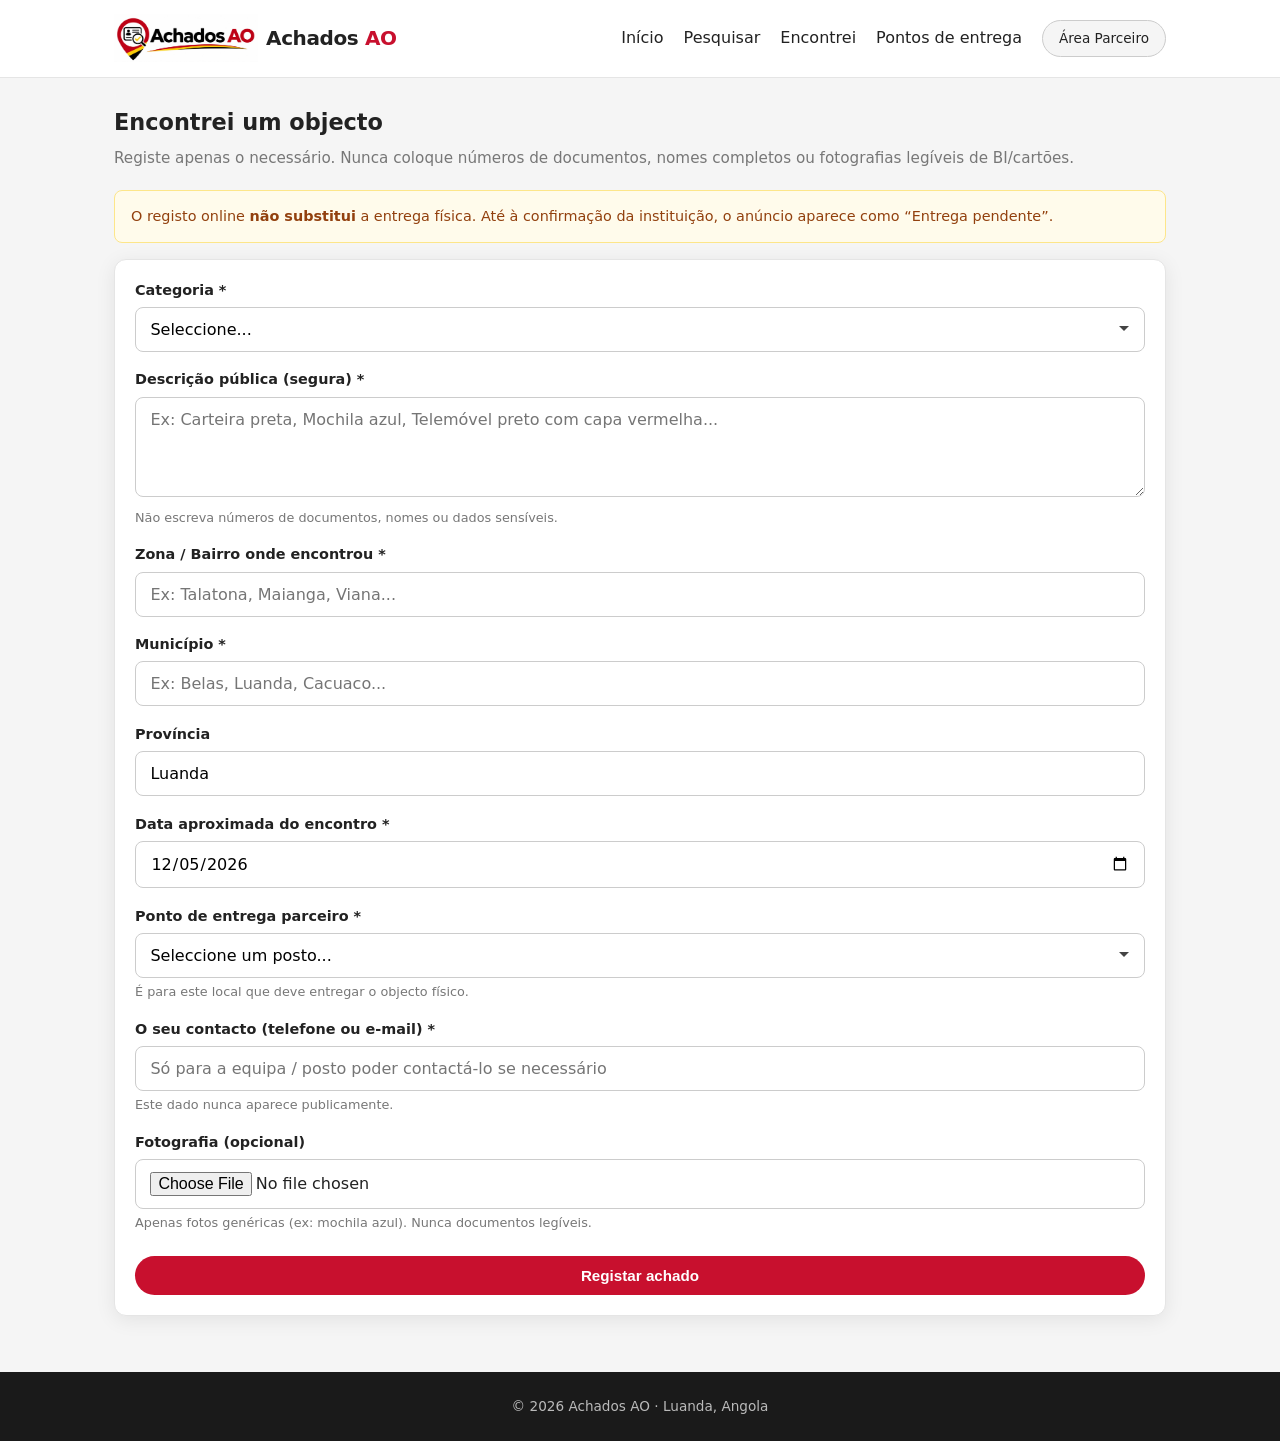
==== achados/encontrei.html @ 0dd9cc9e "g" ====
<!DOCTYPE html>
<html lang="pt">
<head>
  <meta charset="UTF-8" />
  <meta name="viewport" content="width=device-width, initial-scale=1" />
  <title>Encontrei um objecto – Achados AO</title>
  <link rel="stylesheet" href="css/styles.css" />
  <link rel="icon" href="assets/logo.jpeg" />
</head>
<body>
  <header class="site-header">
    <div class="header-inner">
      <a href="index.html" class="logo-link">
        <img src="assets/logo.jpeg" alt="Achados AO" class="logo-img" />
        <span class="logo-text">Achados <span>AO</span></span>
      </a>
      <button class="nav-toggle" aria-label="Menu" id="navToggle">
        <svg fill="none" stroke="currentColor" viewBox="0 0 24 24"><path stroke-linecap="round" stroke-linejoin="round" stroke-width="2" d="M4 6h16M4 12h16M4 18h16"/></svg>
      </button>
      <nav class="main-nav" id="mainNav">
        <a href="index.html">Início</a>
        <a href="pesquisar.html">Pesquisar</a>
        <a href="encontrei.html">Encontrei</a>
        <a href="pontos.html">Pontos de entrega</a>
        <a href="partner.html" class="btn btn-secondary" style="padding:0.45rem 1rem;font-size:0.85rem;">Área Parceiro</a>
      </nav>
    </div>
  </header>

  <main>
    <h1 style="font-size:1.4rem;font-weight:800;margin-bottom:0.5rem;">Encontrei um objecto</h1>
    <p style="color:var(--color-gray-500);margin-bottom:1.25rem;font-size:0.95rem;">
      Registe apenas o necessário. Nunca coloque números de documentos, nomes completos ou fotografias legíveis de BI/cartões.
    </p>

    <div class="alert alert-warning">
      O registo online <strong>não substitui</strong> a entrega física. Até à confirmação da instituição, o anúncio aparece como “Entrega pendente”.
    </div>

    <div id="formContainer">
      <form class="form-card" id="foundForm" novalidate>
        <div class="form-group">
          <label for="category">Categoria *</label>
          <select id="category" name="category" class="form-control" required>
            <option value="">Seleccione...</option>
          </select>
        </div>

        <div class="form-group">
          <label for="description_public">Descrição pública (segura) *</label>
          <textarea id="description_public" name="description_public" class="form-control" required
            placeholder="Ex: Carteira preta, Mochila azul, Telemóvel preto com capa vermelha..."></textarea>
          <p class="hint">Não escreva números de documentos, nomes ou dados sensíveis.</p>
        </div>

        <div class="form-group">
          <label for="zone">Zona / Bairro onde encontrou *</label>
          <input type="text" id="zone" name="zone" class="form-control" required placeholder="Ex: Talatona, Maianga, Viana..." />
        </div>

        <div class="form-group">
          <label for="municipio">Município *</label>
          <input type="text" id="municipio" name="municipio" class="form-control" required placeholder="Ex: Belas, Luanda, Cacuaco..." />
        </div>

        <div class="form-group">
          <label for="provincia">Província</label>
          <input type="text" id="provincia" name="provincia" class="form-control" value="Luanda" />
        </div>

        <div class="form-group">
          <label for="found_date_approx">Data aproximada do encontro *</label>
          <input type="date" id="found_date_approx" name="found_date_approx" class="form-control" required />
        </div>

        <div class="form-group">
          <label for="partner_id">Ponto de entrega parceiro *</label>
          <select id="partner_id" name="partner_id" class="form-control" required>
            <option value="">Seleccione um posto...</option>
          </select>
          <p class="hint">É para este local que deve entregar o objecto físico.</p>
        </div>

        <div class="form-group">
          <label for="finder_contact">O seu contacto (telefone ou e-mail) *</label>
          <input type="text" id="finder_contact" name="finder_contact" class="form-control" required
            placeholder="Só para a equipa / posto poder contactá-lo se necessário" />
          <p class="hint">Este dado nunca aparece publicamente.</p>
        </div>

        <div class="form-group">
          <label for="photo">Fotografia (opcional)</label>
          <input type="file" id="photo" name="photo" class="form-control" accept="image/*" />
          <p class="hint">Apenas fotos genéricas (ex: mochila azul). Nunca documentos legíveis.</p>
        </div>

        <div id="formMessage"></div>

        <div class="form-actions">
          <button type="submit" class="btn btn-primary btn-block" id="submitBtn">Registar achado</button>
        </div>
      </form>
    </div>

    <div id="successContainer" style="display:none;">
      <div class="form-card" style="text-align:center;">
        <div style="font-size:2.5rem;margin-bottom:0.75rem;">✅</div>
        <h2 style="font-size:1.25rem;margin-bottom:0.5rem;">Registo criado com sucesso</h2>
        <p style="color:var(--color-gray-700);margin-bottom:1rem;">
          O seu código de registo é:
        </p>
        <p style="font-size:1.75rem;font-weight:800;color:var(--color-primary);letter-spacing:0.05em;" id="publicCode"></p>
        <p style="font-size:0.9rem;color:var(--color-gray-500);margin:1rem 0;">
          Guarde este código. Entregue o objecto físico no posto escolhido e mostre o código.
        </p>
        <div class="alert alert-info" style="text-align:left;">
          Estado actual: <strong>Entrega pendente</strong><br />
          O anúncio só passa a “Recebido no posto” depois da confirmação da instituição.
        </div>
        <a href="index.html" class="btn btn-primary" style="margin-top:1rem;">Voltar ao início</a>
      </div>
    </div>
  </main>

  <footer class="site-footer">
    <p>© 2026 Achados AO · Luanda, Angola</p>
  </footer>

  <script src="js/public.js"></script>
  <script>
    document.getElementById('navToggle')?.addEventListener('click', () => {
      document.getElementById('mainNav').classList.toggle('open');
    });
    document.addEventListener('DOMContentLoaded', () => {
      if (window.AchadosPublic) AchadosPublic.initFoundForm();
    });
  </script>
</body>
</html>
---- achados/css/styles.css ----
/* Achados AO – Phase 1 – Mobile-first */
:root {
  --color-primary: #C8102E;
  --color-primary-dark: #9B0C24;
  --color-accent: #F7C948;
  --color-black: #111111;
  --color-dark: #1A1A1A;
  --color-gray-900: #222222;
  --color-gray-700: #444444;
  --color-gray-500: #777777;
  --color-gray-300: #CCCCCC;
  --color-gray-200: #E5E5E5;
  --color-gray-100: #F5F5F5;
  --color-white: #FFFFFF;
  --color-success: #0F7B3C;
  --color-warning: #D97706;
  --color-danger: #B91C1C;
  --font-sans: system-ui, -apple-system, "Segoe UI", Roboto, "Helvetica Neue", Arial, sans-serif;
  --radius: 12px;
  --shadow: 0 4px 20px rgba(0,0,0,0.08);
  --max-width: 1100px;
}

*, *::before, *::after { box-sizing: border-box; margin: 0; padding: 0; }

html { font-size: 16px; -webkit-text-size-adjust: 100%; }

body {
  font-family: var(--font-sans);
  color: var(--color-gray-900);
  background: var(--color-gray-100);
  line-height: 1.5;
  min-height: 100vh;
  display: flex;
  flex-direction: column;
}

img { max-width: 100%; height: auto; display: block; }

a { color: var(--color-primary); text-decoration: none; }
a:hover { text-decoration: underline; }

/* Header */
.site-header {
  background: var(--color-white);
  border-bottom: 1px solid var(--color-gray-200);
  position: sticky;
  top: 0;
  z-index: 50;
}

.header-inner {
  max-width: var(--max-width);
  margin: 0 auto;
  padding: 0.75rem 1rem;
  display: flex;
  align-items: center;
  justify-content: space-between;
  gap: 1rem;
}

.logo-link {
  display: flex;
  align-items: center;
  gap: 0.5rem;
  text-decoration: none;
  color: inherit;
}

.logo-img {
  height: 40px;
  width: auto;
}

.logo-text {
  font-weight: 800;
  font-size: 1.25rem;
  letter-spacing: -0.02em;
}

.logo-text span { color: var(--color-primary); }

.nav-toggle {
  display: flex;
  background: none;
  border: none;
  padding: 0.5rem;
  cursor: pointer;
  color: var(--color-gray-900);
}

.nav-toggle svg { width: 24px; height: 24px; }

.main-nav {
  display: none;
  position: absolute;
  top: 100%;
  left: 0;
  right: 0;
  background: var(--color-white);
  border-bottom: 1px solid var(--color-gray-200);
  padding: 1rem;
  flex-direction: column;
  gap: 0.75rem;
}

.main-nav.open { display: flex; }

.main-nav a {
  color: var(--color-gray-900);
  font-weight: 500;
  padding: 0.5rem 0;
}

.main-nav a:hover { color: var(--color-primary); }

.btn {
  display: inline-flex;
  align-items: center;
  justify-content: center;
  gap: 0.4rem;
  padding: 0.7rem 1.25rem;
  border-radius: 999px;
  font-weight: 600;
  font-size: 0.95rem;
  border: none;
  cursor: pointer;
  transition: background 0.15s, transform 0.1s;
  text-decoration: none;
}

.btn:active { transform: scale(0.98); }

.btn-primary {
  background: var(--color-primary);
  color: var(--color-white);
}

.btn-primary:hover { background: var(--color-primary-dark); color: var(--color-white); text-decoration: none; }

.btn-secondary {
  background: var(--color-gray-100);
  color: var(--color-gray-900);
  border: 1px solid var(--color-gray-300);
}

.btn-secondary:hover { background: var(--color-gray-200); text-decoration: none; }

.btn-success {
  background: var(--color-success);
  color: white;
}

.btn-block { width: 100%; }

.btn:disabled {
  opacity: 0.6;
  cursor: not-allowed;
}

/* Main content */
main {
  flex: 1;
  max-width: var(--max-width);
  margin: 0 auto;
  width: 100%;
  padding: 1.25rem 1rem 3rem;
}

/* Hero */
.hero {
  background: var(--color-dark);
  color: var(--color-white);
  border-radius: var(--radius);
  padding: 1.75rem 1.25rem;
  margin-bottom: 1.5rem;
  position: relative;
  overflow: hidden;
}

.hero h1 {
  font-size: 1.5rem;
  font-weight: 800;
  line-height: 1.25;
  margin-bottom: 0.75rem;
}

.hero h1 .highlight { color: var(--color-accent); }

.hero p {
  color: rgba(255,255,255,0.8);
  font-size: 0.95rem;
  margin-bottom: 1.25rem;
}

.hero-actions {
  display: flex;
  flex-direction: column;
  gap: 0.75rem;
}

.search-box {
  display: flex;
  background: var(--color-white);
  border-radius: 999px;
  overflow: hidden;
  margin-bottom: 1rem;
}

.search-box input {
  flex: 1;
  border: none;
  padding: 0.85rem 1.1rem;
  font-size: 0.95rem;
  outline: none;
  min-width: 0;
}

.search-box button {
  background: var(--color-primary);
  color: white;
  border: none;
  padding: 0 1.25rem;
  font-weight: 600;
  cursor: pointer;
}

/* Cards & grids */
.section-title {
  font-size: 1.15rem;
  font-weight: 700;
  margin-bottom: 1rem;
  color: var(--color-gray-900);
}

.card-grid {
  display: grid;
  grid-template-columns: 1fr;
  gap: 0.85rem;
}

.card {
  background: var(--color-white);
  border-radius: var(--radius);
  padding: 1.1rem;
  box-shadow: var(--shadow);
  border: 1px solid var(--color-gray-200);
}

.card-category {
  display: flex;
  align-items: center;
  gap: 0.6rem;
  padding: 0.9rem 1rem;
  background: var(--color-white);
  border-radius: var(--radius);
  border: 1px solid var(--color-gray-200);
  font-weight: 500;
  color: var(--color-gray-900);
  transition: border-color 0.15s, box-shadow 0.15s;
}

.card-category:hover {
  border-color: var(--color-primary);
  box-shadow: var(--shadow);
  text-decoration: none;
}

.card-category .icon {
  width: 36px;
  height: 36px;
  border-radius: 50%;
  background: #FEE2E2;
  color: var(--color-primary);
  display: flex;
  align-items: center;
  justify-content: center;
  font-size: 1.1rem;
  flex-shrink: 0;
}

/* Status badges */
.badge {
  display: inline-block;
  padding: 0.25rem 0.65rem;
  border-radius: 999px;
  font-size: 0.75rem;
  font-weight: 600;
}

.badge-pendente { background: #FEF3C7; color: #92400E; }
.badge-recebido { background: #D1FAE5; color: #065F46; }
.badge-validacao { background: #DBEAFE; color: #1E40AF; }
.badge-devolvido { background: #E0E7FF; color: #3730A3; }
.badge-encerrado { background: #F3F4F6; color: #4B5563; }

/* Forms */
.form-card {
  background: var(--color-white);
  border-radius: var(--radius);
  padding: 1.25rem;
  box-shadow: var(--shadow);
  border: 1px solid var(--color-gray-200);
}

.form-group {
  margin-bottom: 1.1rem;
}

.form-group label {
  display: block;
  font-weight: 600;
  font-size: 0.9rem;
  margin-bottom: 0.35rem;
  color: var(--color-gray-900);
}

.form-group .hint {
  font-size: 0.8rem;
  color: var(--color-gray-500);
  margin-top: 0.25rem;
}

.form-control {
  width: 100%;
  padding: 0.75rem 0.9rem;
  border: 1px solid var(--color-gray-300);
  border-radius: 8px;
  font-size: 1rem;
  font-family: inherit;
  background: var(--color-white);
  transition: border-color 0.15s;
}

.form-control:focus {
  outline: none;
  border-color: var(--color-primary);
  box-shadow: 0 0 0 3px rgba(200,16,46,0.15);
}

select.form-control {
  appearance: none;
  background-image: url("data:image/svg+xml,%3Csvg xmlns='http://www.w3.org/2000/svg' width='12' height='12' viewBox='0 0 12 12'%3E%3Cpath fill='%23444' d='M6 8L1 3h10z'/%3E%3C/svg%3E");
  background-repeat: no-repeat;
  background-position: right 0.9rem center;
  padding-right: 2.2rem;
}

textarea.form-control {
  min-height: 100px;
  resize: vertical;
}

.form-actions {
  margin-top: 1.5rem;
  display: flex;
  flex-direction: column;
  gap: 0.75rem;
}

/* Alerts */
.alert {
  padding: 0.9rem 1rem;
  border-radius: 8px;
  font-size: 0.9rem;
  margin-bottom: 1rem;
}

.alert-info { background: #EFF6FF; color: #1E40AF; border: 1px solid #BFDBFE; }
.alert-success { background: #ECFDF5; color: #065F46; border: 1px solid #A7F3D0; }
.alert-warning { background: #FFFBEB; color: #92400E; border: 1px solid #FDE68A; }
.alert-danger { background: #FEF2F2; color: #991B1B; border: 1px solid #FECACA; }

/* Item cards (search results) */
.item-card {
  background: var(--color-white);
  border-radius: var(--radius);
  padding: 1rem;
  border: 1px solid var(--color-gray-200);
  display: flex;
  flex-direction: column;
  gap: 0.5rem;
}

.item-card .meta {
  font-size: 0.85rem;
  color: var(--color-gray-500);
  display: flex;
  flex-wrap: wrap;
  gap: 0.5rem 1rem;
}

.item-card h3 {
  font-size: 1rem;
  font-weight: 600;
}

/* Partner portal */
.partner-login {
  max-width: 400px;
  margin: 2rem auto;
}

.partner-header {
  display: flex;
  justify-content: space-between;
  align-items: center;
  margin-bottom: 1.25rem;
  flex-wrap: wrap;
  gap: 0.75rem;
}

.partner-item {
  background: var(--color-white);
  border-radius: var(--radius);
  padding: 1rem;
  border: 1px solid var(--color-gray-200);
  margin-bottom: 0.85rem;
}

.partner-item .actions {
  margin-top: 0.75rem;
  display: flex;
  gap: 0.5rem;
  flex-wrap: wrap;
}

/* Footer */
.site-footer {
  background: var(--color-dark);
  color: rgba(255,255,255,0.7);
  padding: 1.5rem 1rem;
  text-align: center;
  font-size: 0.85rem;
}

.site-footer a { color: var(--color-accent); }

/* Loading & empty states */
.state-box {
  text-align: center;
  padding: 2.5rem 1rem;
  color: var(--color-gray-500);
}

.state-box .icon { font-size: 2.5rem; margin-bottom: 0.75rem; }

.spinner {
  width: 28px;
  height: 28px;
  border: 3px solid var(--color-gray-200);
  border-top-color: var(--color-primary);
  border-radius: 50%;
  animation: spin 0.7s linear infinite;
  margin: 0 auto 0.75rem;
}

@keyframes spin { to { transform: rotate(360deg); } }

/* Character illustration */
.character-img {
  max-width: 180px;
  margin: 0 auto 1rem;
}

/* Desktop */
@media (min-width: 640px) {
  .hero h1 { font-size: 1.85rem; }
  .hero-actions { flex-direction: row; }
  .card-grid { grid-template-columns: repeat(2, 1fr); }
  .form-actions { flex-direction: row; }
  .btn-block-sm { width: auto; }
}

@media (min-width: 768px) {
  .nav-toggle { display: none; }
  .main-nav {
    display: flex;
    position: static;
    flex-direction: row;
    align-items: center;
    gap: 1.25rem;
    padding: 0;
    border: none;
    background: transparent;
  }
  .header-inner { padding: 0.9rem 1.5rem; }
  main { padding: 1.75rem 1.5rem 3.5rem; }
  .hero { padding: 2.25rem 2rem; }
  .card-grid { grid-template-columns: repeat(3, 1fr); }
  .logo-img { height: 48px; }
}

@media (min-width: 1024px) {
  .card-grid.categories { grid-template-columns: repeat(3, 1fr); }
}
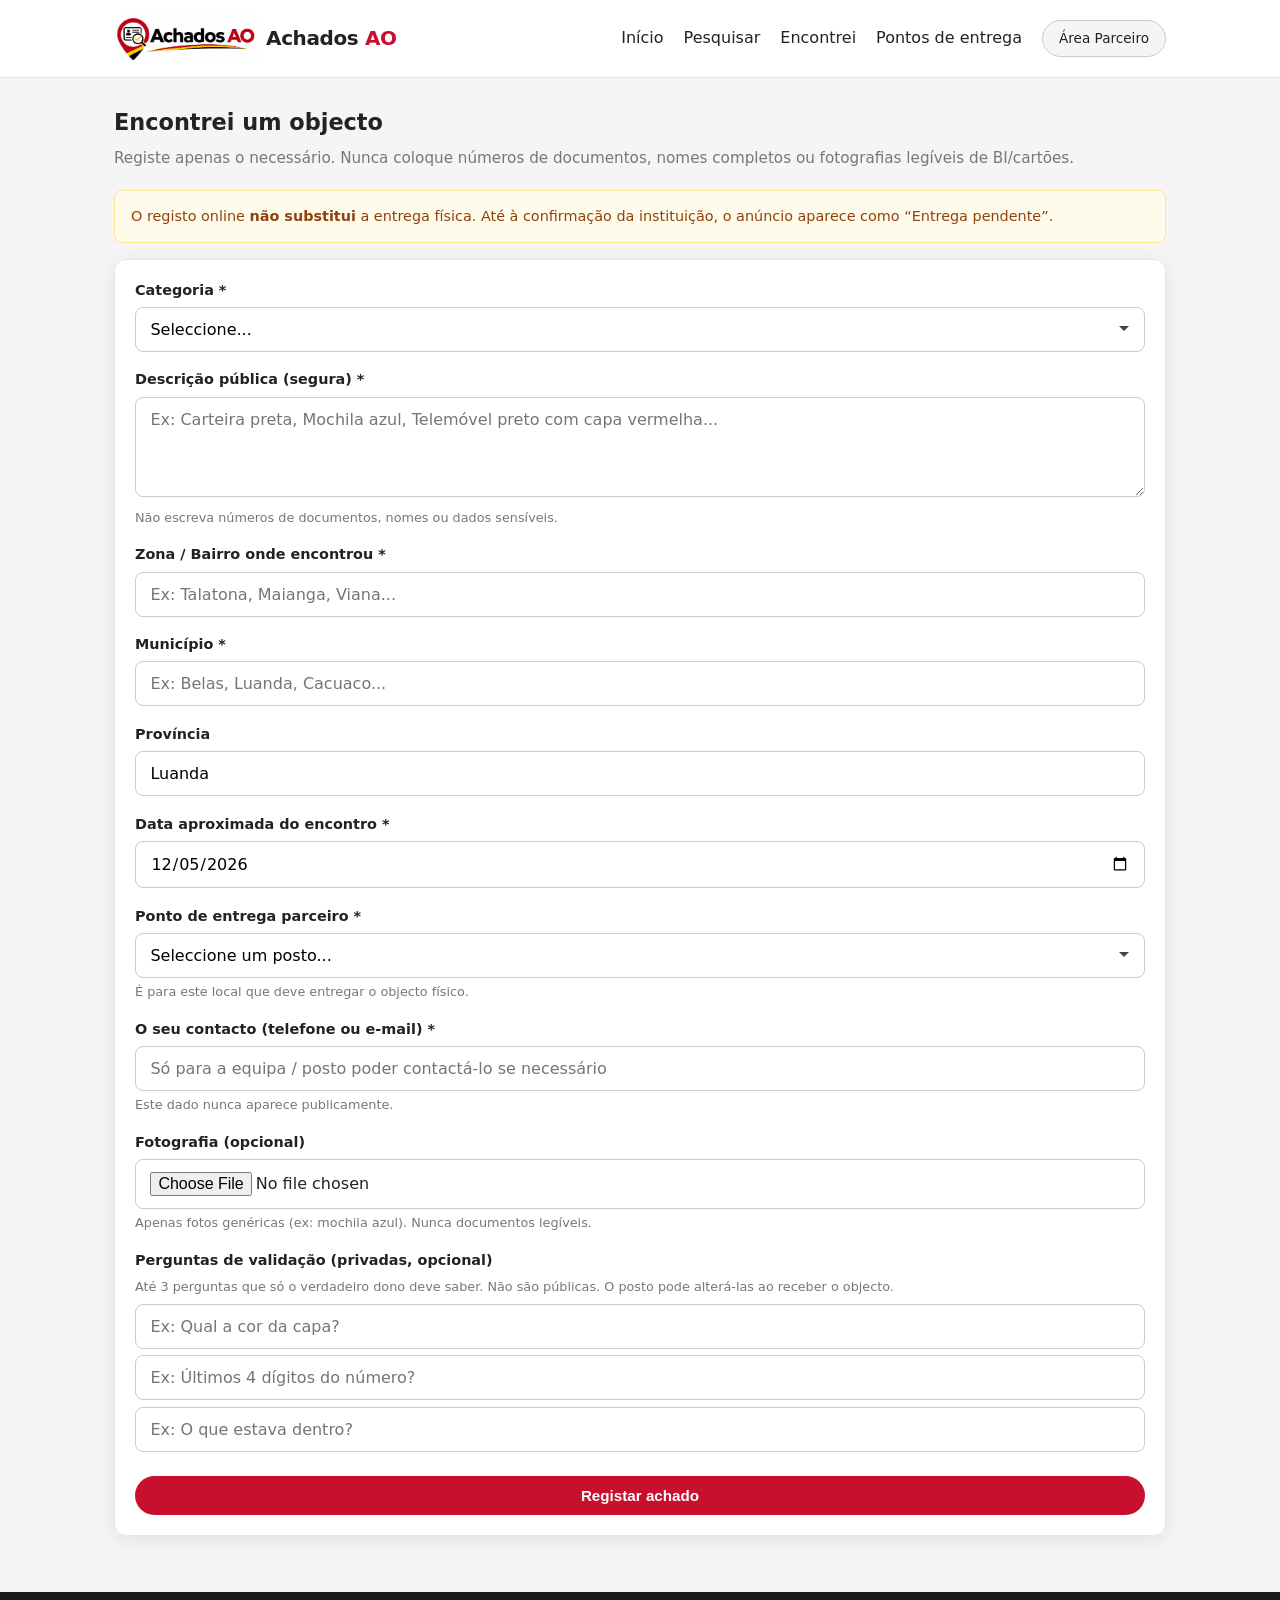
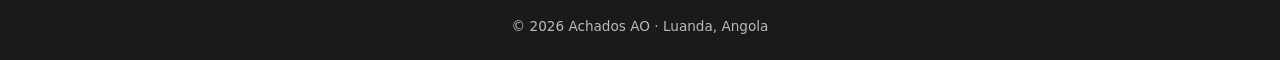
==== commit 9bbae28a: "m" ====
--- a/achados/encontrei.html
+++ b/achados/encontrei.html
@@ -94,6 +94,14 @@
           <p class="hint">Apenas fotos genéricas (ex: mochila azul). Nunca documentos legíveis.</p>
         </div>
 
+        <div class="form-group">
+          <label>Perguntas de validação (privadas, opcional)</label>
+          <p class="hint" style="margin-bottom:0.5rem;">Até 3 perguntas que só o verdadeiro dono deve saber. Não são públicas. O posto pode alterá-las ao receber o objecto.</p>
+          <input type="text" id="vq1" class="form-control" style="margin-bottom:0.4rem;" maxlength="120" placeholder="Ex: Qual a cor da capa?" />
+          <input type="text" id="vq2" class="form-control" style="margin-bottom:0.4rem;" maxlength="120" placeholder="Ex: Últimos 4 dígitos do número?" />
+          <input type="text" id="vq3" class="form-control" maxlength="120" placeholder="Ex: O que estava dentro?" />
+        </div>
+
         <div id="formMessage"></div>
 
         <div class="form-actions">
--- a/achados/css/styles.css
+++ b/achados/css/styles.css
@@ -494,3 +494,92 @@
 @media (min-width: 1024px) {
   .card-grid.categories { grid-template-columns: repeat(3, 1fr); }
 }
+
+/* Modal (partner confirm / errors) */
+.modal-overlay {
+  position: fixed;
+  inset: 0;
+  background: rgba(17, 17, 17, 0.55);
+  display: flex;
+  align-items: center;
+  justify-content: center;
+  padding: 1rem;
+  z-index: 1000;
+}
+
+.modal-overlay[hidden] {
+  display: none;
+}
+
+.modal-card {
+  background: var(--color-white);
+  border-radius: 12px;
+  border: 1px solid var(--color-gray-200);
+  box-shadow: 0 12px 40px rgba(0, 0, 0, 0.18);
+  width: 100%;
+  max-width: 380px;
+  padding: 1.35rem 1.25rem 1.2rem;
+}
+
+.modal-title {
+  font-size: 1.15rem;
+  font-weight: 800;
+  color: var(--color-gray-900);
+  margin: 0 0 0.5rem;
+}
+
+.modal-body {
+  font-size: 0.95rem;
+  color: var(--color-gray-700);
+  margin: 0 0 1.15rem;
+  line-height: 1.45;
+}
+
+.modal-actions {
+  display: flex;
+  gap: 0.6rem;
+  justify-content: flex-end;
+  flex-wrap: wrap;
+}
+
+.modal-actions .btn {
+  min-width: 110px;
+}
+
+@media (max-width: 400px) {
+  .modal-actions {
+    flex-direction: column-reverse;
+  }
+  .modal-actions .btn {
+    width: 100%;
+  }
+}
+
+/* Admin tabs */
+.admin-tabs {
+  display: flex;
+  gap: 0.35rem;
+  margin-bottom: 1.25rem;
+  flex-wrap: wrap;
+}
+
+.admin-tab {
+  border: 1px solid var(--color-gray-300);
+  background: var(--color-white);
+  color: var(--color-gray-700);
+  padding: 0.45rem 1rem;
+  border-radius: 999px;
+  font-size: 0.9rem;
+  font-weight: 600;
+  cursor: pointer;
+}
+
+.admin-tab.active {
+  background: var(--color-primary);
+  border-color: var(--color-primary);
+  color: var(--color-white);
+}
+
+.admin-tab:hover:not(.active) {
+  background: var(--color-gray-100);
+}
